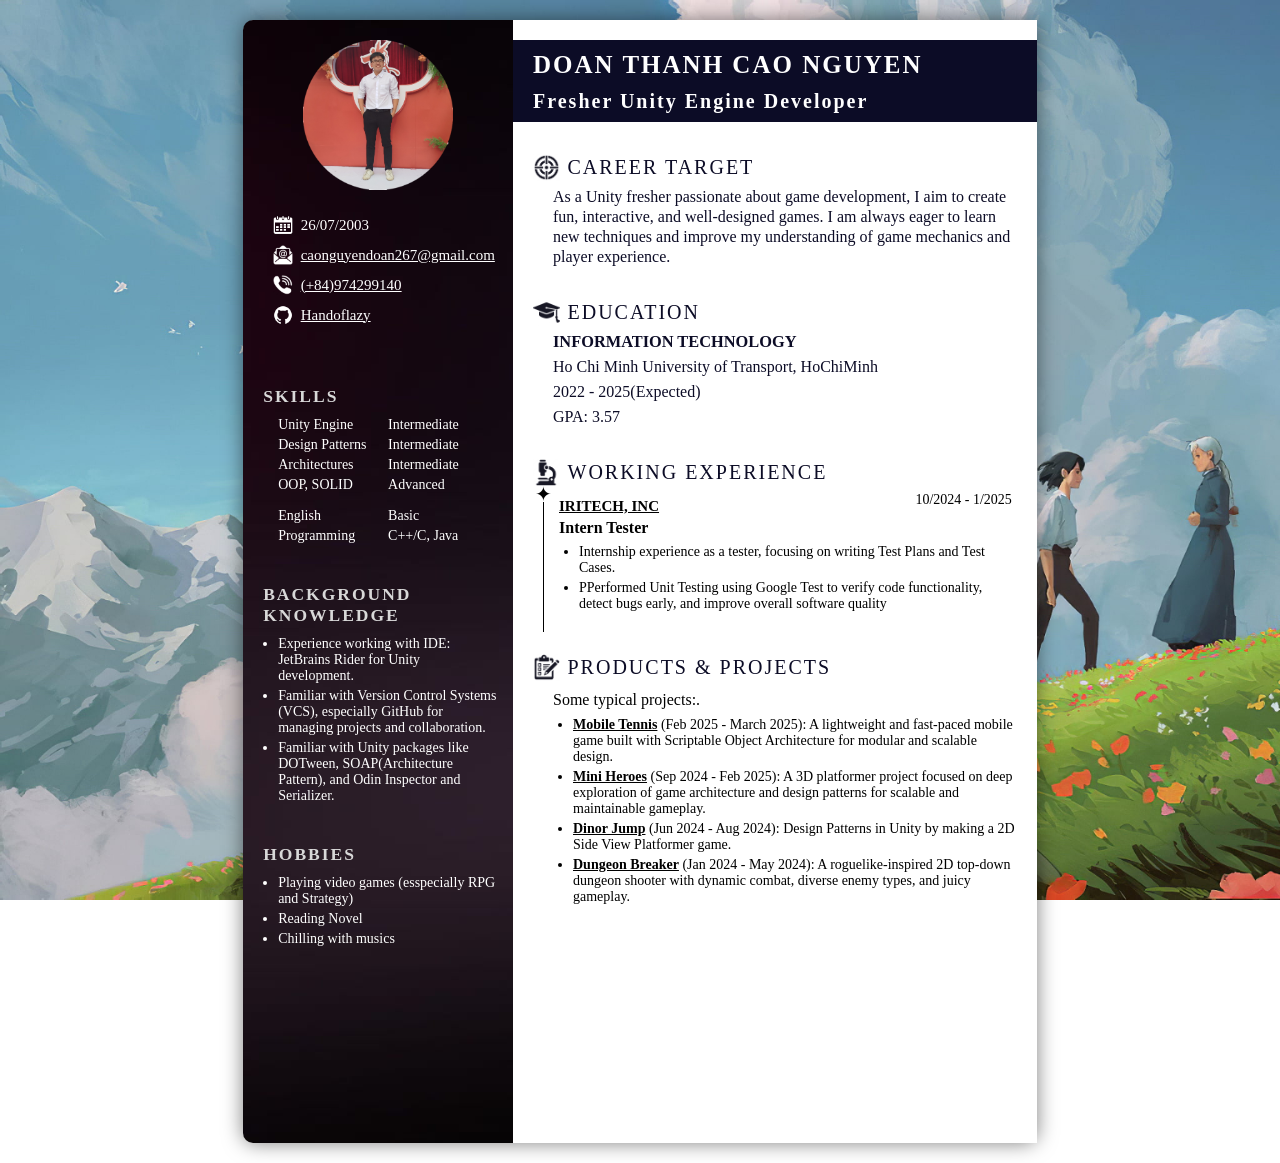
==== cv.html @ 7551ea60 "up" ====
<!DOCTYPE html>
<html lang="en">
<head>
    <meta charset="UTF-8">
    <meta name="viewport" content="width=device-width, initial-scale=1.0">
    <title>DoanThanhCaoNguyen.CV</title>

    <link rel="stylesheet" href="styles/style.css">
    <link rel="stylesheet" href="styles/left.css">
    <link rel="stylesheet" href="styles/right.css">
    <link rel="stylesheet" href="styles/font.css">

    <link rel="stylesheet" href="styles/GeneralStyle.css">
    <link rel="stylesheet" href="styles/InformationField.css">
    <link rel="stylesheet" href="styles/DescriptionField.css">
    <link rel="stylesheet" href="styles/PositionField.css">
    <link rel="stylesheet" href="styles/SessionLabel.css">
    <link rel="stylesheet" href="styles/ExperienceGroup.css">
    <link rel="stylesheet" href="styles/ProjectList.css">

    <style id="fonts1" type="text/css">

        @font-face {
            font-family: Nunito-Regular;
            src: url("fonts/Nunito/static/Nunito-Light.ttf") format("truetype");
        }

        @font-face {
            font-family: Nunito-Bold;
            src: url("fonts/Nunito/Nunito-VariableFont_wght.ttf") format("truetype");
        }

        @font-face {
            font-family: Nunito-Black;
            src: url("fonts/Nunito/static/Nunito-Black.ttf") format("truetype");
        }
    </style>
</head>
<body>
    <div id="pages"></div>

    <div class="page">
        <!-- Left Section -->
        <div id="left">
 	<div class="profile-pic-container">
                <img src="resources/photo.png" alt="Profile Picture" class="profile-pic">
            </div>

            <!--<p class="NameField">Doan Thanh Cao Nguyen</p>-->

            <div class="InformationField">
                <img src="resources/Icons/Date.png" alt="Icon" class="InformationIcon">
                <p class="InformationText">26/07/2003</p>
            </div>
            <div class="InformationField">
                <img src="resources/Icons/Mail.png" alt="Icon" class="InformationIcon">
                <a href="mailto::caonguyendoan267@gmail.com" class="InformationText">caonguyendoan267@gmail.com</a>
            </div>
            <div class="InformationField">
                <img src="resources/Icons/Phone.png" alt="Icon" class="InformationIcon">
                <a href="tel:+84974299140" class="InformationText">(+84)974299140</a>
            </div>
            <div class="InformationField">
                <img src="resources/Icons/Github.png" alt="Icon" class="InformationIcon">
                <a href="https://github.com/Handoflazy" class="InformationText" target="_blank">Handoflazy</a>
            </div>
            <!-- #endregion -->

            <br />

            <!-- #region Short Descriptions -->
            <div class="DescriptionField">
                <h2 class="DescriptionTitle">Skills</h2>
                <ul class="DescriptionList">
                    <li class="Flex">
                        <span class="RatingName">Unity Engine</span>
                        <span class="RatingName">Intermediate </span>
                    </li>
                    <li class="Flex">
                        <span class="RatingName">Design Patterns</span>
                         <span class="RatingName">Intermediate </span>
                    </li>
                    <li class="Flex">
                        <span class="RatingName">Architectures</span>
                         <span class="RatingName">Intermediate </span>
                    </li>
                    <li class="Flex">
                        <span class="RatingName">OOP, SOLID</span>
                         <span class="RatingName">Advanced </span>
                    </li>
                    <li class="Flex Space">
                        <span class="RatingName">English</span>
                       <span class="RatingName">Basic </span>
                    </li>
                     <li class="Flex">
                        <span class="RatingName">Programming</span>
                       <span class="RatingName">C++/C, Java</span>
                    </li>
                </ul>
            </div>

            <div class="DescriptionField">
                <h2 class="DescriptionTitle">Background Knowledge</h2>
                <ul class="DescriptionList">
                    <li>Experience working with IDE: JetBrains Rider for Unity development.</li>
                    <li>Familiar with Version Control Systems (VCS), especially GitHub for managing projects and collaboration.</li>
                    <li>Familiar with Unity packages like DOTween, SOAP(Architecture Pattern), and Odin Inspector and Serializer.</li>
                </ul>
            </div>
    

            <div class="DescriptionField">
                <h2 class="DescriptionTitle">Hobbies</h2>
                <ul class="DescriptionList">
                    <li>Playing video games (esspecially RPG and Strategy)</li>
                    <li>Reading Novel</li>
		    <li>Chilling with musics</li>
                </ul>
            </div>

    

        </div>

        <!-- Right Section -->
        <div id="right">
            <div class="PositionField">
                <p class="TextField NameText">DOAN THANH CAO NGUYEN</p>
                <p class="TextField PositionText">Fresher Unity Engine Developer</p>
            </div>

            <div>
                <div class="SessionLabel">
                    <img src="resources/Icons/Target2.png" alt="Icon" class="SessionIcon">
                    <p class="SessionText">CAREER TARGET</p>
                </div>
                <p class="ContentText">As a Unity fresher passionate about game development, I aim to create fun, interactive, and well-designed games. I am always eager to learn new techniques and improve my understanding of game mechanics and player experience. </p>

                <div class="SessionLabel">
                    <img src="resources/Icons/Education2.png" alt="Icon" class="SessionIcon">
                    <p class="SessionText">EDUCATION</p>
                </div>
                <h3 class="ContentText">INFORMATION TECHNOLOGY</h3>
                <p class="ContentText">Ho Chi Minh University of Transport, HoChiMinh</p>
                <p class="ContentText">2022 - 2025(Expected)</p>
                <p class="ContentText">GPA: 3.57</p>
                
                <div class="SessionLabel">
                    <img src="resources/Icons/Experience.png" alt="Icon" class="SessionIcon">
                    <p class="SessionText">WORKING EXPERIENCE</p>
                </div>
                <div class="ExperienceGroup">
                    <div class="ExperienceLine" style="height: 130px;"></div>
                    <div class="ExperienceDetail">
                        <a class="ExperienceTitle" href="https://iritech.com/" target="_blank">
                            <strong>IRITECH, INC</strong>
                        </a>
                        <span class="ExperienceDate">10/2024 - 1/2025</span>
                        <p class="ExperiencePosition">Intern Tester</p>
                        <ul class="ExperienceList">
                            <li>Internship experience as a tester, focusing on writing Test Plans and Test Cases.</li>
                            <li>PPerformed Unit Testing using Google Test to verify code functionality, detect bugs early, and improve overall software quality                 </li>
                        </ul> 
                    </div>
                </div>

              
                <div class="SessionLabel">
                    <img src="resources/Icons/Project.png" alt="Icon" class="SessionIcon">
                    <p class="SessionText">PRODUCTS & PROJECTS</p>
                </div>
                <p class="ProjectText">Some typical projects:.</p>
                <ul class="ProjectList">
                    <li>
        <a target="_blank" class="ProjectBold ProjectTitle" href="https://github.com/Handoflazy/Tennis-Mobile">Mobile Tennis</a> 
        (Feb 2025 -  March 2025): A lightweight and fast-paced mobile game built with Scriptable Object Architecture for modular and scalable design.
    </li>
    <li>
        <a target="_blank" class="ProjectBold ProjectTitle" href="https://github.com/Handoflazy/Mini-Hero">Mini Heroes</a> 
        (Sep 2024 - Feb 2025): A 3D platformer project focused on deep exploration of game architecture and design patterns for scalable and maintainable gameplay.
    </li>
    <li>
        <a target="_blank" class="ProjectBold ProjectTitle" href="https://github.com/Handoflazy/DinorJump">Dinor Jump</a> 
        (Jun 2024 - Aug 2024): Design Patterns in Unity by making a 2D Side View Platformer game.
    </li>
    <li>
        <a target="_blank" class="ProjectBold ProjectTitle" href="https://github.com/Handoflazy/Dungeon-Breaker">Dungeon Breaker</a> 
        (Jan 2024 - May 2024): A roguelike-inspired 2D top-down dungeon shooter with dynamic combat, diverse enemy types, and juicy gameplay.
    </li>
            </div>
        </div>
    </div>

    <script src="scripts/script.js"></script>
</body>
</html>
---- styles/style.css ----
body {
    margin: 20px;
    padding: 0;
    font-size: 14px;
    font-family: Nunito-Regular;
    background-image: url('../resources/background2.jpg');
    background-size: cover;
    background-repeat: no-repeat;
    background-attachment: fixed;
}

.page {
    width: 210mm;
    height: 297mm;
    margin: 20px auto;
    padding: 0;
    display: flex;
    justify-content: center;
    align-items: center;
    box-shadow: 0 0 20px rgba(0, 0, 0, .5);
    border-radius: 12px;
    background-color: #ffffff;
    overflow: inherit;
}

li {
    margin-top: 4px;
    margin-bottom: 4px;
}

ul {
    margin-left: -10px;
    margin-top: 10px;
}

p {
    font-size: 16px;
    line-height: 1.6;
}

.link-1 {
    color: #ffffff;
    font-style: normal;
    text-decoration: none;
}

    .link-1:hover {
        color: #ffffff;
        background-color: #78a1fc;
        transition: color 0.3s ease, background-color 0.3s ease;
    }

.link-2 {
    color: #3b3b3b;
}

    .link-2:hover {
        color: #ffffff;
        background-color: #78a1fc;
        transition: color 0.3s ease, background-color 0.3s ease;
    }
---- styles/left.css ----
#left {
    width: 34%;
    height: 100%;
    padding: 0;
    margin: 0;
    background-image: url('../resources/blur pane 2a.jpg');
    object-fit: contain;
    border-radius: 10px 0 0 10px;
    color: white;
}

.profile-pic-container 
{
    display: flex;
    justify-content: center;
}

.profile-pic {
    width: 150px;
    height: 150px;
    border: 0px solid #b4b4b4;
    object-fit: contain;
    margin-top: 20px;
    margin-bottom: 20px;
    margin-left: auto;
    margin-right: auto;
}

#name {
    font-size: 20px;
    font-family: Nunito-Bold;
    font-weight: 666;
    text-align: center;
    text-transform: capitalize;
    letter-spacing: 2px;
    margin: 0;
    padding: 0;
}

#line {
    height: 4px;
    width: 150px;
    background-color: #b4b4b4;
    border-radius: 10px;
    margin: 10px auto 20px auto;
}

.contact {
    color: #b4b4b4;
    font-size: 15px;
    margin-top: 10px;
    margin-bottom: 10px;
}

.left-section {
    margin-left: 15px;
}

.left-h1 {
    font-size: 18px;
    font-family: Nunito-Bold;
    text-transform: uppercase;
    letter-spacing: 2px;
    margin-top: 5px;
    margin-bottom: 5px;
    color: #d8d8d8;
}

.left-list {
    color: #b4b4b4;
}

.icon-text-container 
{
    margin-left: 20px;
    display: flex;
    align-items: center; /* Center the icon and text vertically */
}

.icon {
    width: 25px; /* Set the width of the icon */
    height: auto; /* Maintain the aspect ratio of the icon */
    margin-right: 10px; /* Space between the icon and the text */
}

.text {
    font-weight: bold;
    font-size: 18px; /* Set the font size of the text */
}
---- styles/right.css ----
#right {
    width: 66%;
    height: 100%;
    background-color: white;
    margin: 0;
}

.right-section {
    color: #474747;
    margin-top: 15px;
    margin-bottom: 15px;
    margin-left: 20px;
    margin-right: 20px;
}

#header {
    /*background-image: url("../resources/modern-dot.png");
    background-size: auto;*/
    background-color: #d4e6ff;
    background-position: 70% 70%;
    margin-top: 0;
    margin-left: 0;
    margin-right: 0;
    margin-bottom: auto;
    padding: 0;
}

#header-titles {
    margin: 0;
    padding: 0;
    margin-left: 20px;
    margin-top: 20px;
}

#line-thin {
    height: 1px;
    width: 100%;
    background-color: #b4b4b4;
}

.h-title {
    color: #191919;
    font-size: 20px;
    font-family: Nunito-Bold;
    font-weight: 850;
    text-transform: uppercase;
    letter-spacing: 2px;
}

.right-h1 {
    font-size: 20px;
    font-family: Nunito-Black;
    text-transform: uppercase;
    letter-spacing: 2px;
    margin-top: 10px;
    margin-bottom: 10px;
    color: #3b3b3b;
}

.right-h2{
    font-size: 17px;
    font-family: Nunito-Bold;
    font-weight: 700;
    text-transform: capitalize;
    letter-spacing: 1px;
    word-spacing: -1px;
    margin-top: 10px;
    margin-bottom: 10px;
    color: #3b3b3b;
}

.highlight-text-1 {
    font-weight: bold;
    color: #3b3b3b;
}

.line-h {
    height: 5px;
    width: 65px;
    background-color: #d8d8d8;
    border-radius: 15px;
    margin-top: -5px;
    margin-bottom: 5px;
}

.project-item {
    display: flex;
    align-items: center;
    margin-bottom: 20px;
}

.project-duration {
    flex: 1;
    text-align:center;
    align-self: flex-start;
    margin-top: 2px;
}

.project-details {
    margin-left: 20px;
    flex: 10;
}
---- styles/font.css ----
.regular 
{
    font-family: Nunito-Regular;
}

.black 
{
    font-family: Nunito-Black;
}

.bold 
{
    font-family: Nunito-Bold;
}

.italic 
{
    font-family: Nunito-Italic;
}
---- styles/GeneralStyle.css ----
.NameField 
{
    height: 50px;
    font-size: 20px;
    font-family: Nunito-Regular;
    font-weight: bold;
    text-align: center;
    text-transform: uppercase;
    letter-spacing: 2px;
    margin: 0;
    padding: 0;
}
---- styles/InformationField.css ----
.InformationField
{
    height: 30px;
    margin-left: 30px;
    display: flex;
    align-items: center;
}

.InformationIcon
{
    width: 20px; 
    height: auto;
    margin-right: 7.5px;
}

.InformationText 
{
    color: white;
    font-size: 15px;
}

a.InformationText:hover 
{
    color: #b9a6ed;
}DescriptionField.css
---- styles/DescriptionField.css ----
.DescriptionField 
{
    margin-left: 20px;
}

.DescriptionTitle 
{
    font-size: 17.5px;
    font-family: Nunito-Bold;
    text-transform: uppercase;
    letter-spacing: 2px;
    color: #d8d8d8;

    margin-top: 40px;
    margin-bottom: 10px;
}

.DescriptionList 
{
    margin: 0px;
    margin-right: 15px;
    padding: 0px;
    color: #ffffff;
}

.DescriptionList li
{
    margin-left: 15px;
}

.DescriptionList li.Flex
{
    display: flex;
}

.DescriptionList li.Space
{
    margin-top: 15px;
}

.RatingName
{
    flex: 1;
}

.RatingStarGlow
{
    color: #b9a6ed;
}

.RatingStarFade 
{
    flex-shrink: 0;
    margin-right: 10px;
    color: #666666;
}
---- styles/PositionField.css ----
.PositionField
{
    background-color: #0c0c26;
    margin: 20px 0 0 0;
    padding: 5px 0 5px 0;
}

.TextField
{
    margin: 0 0 0 20px;
    padding: 0px;

    letter-spacing: 2px;
    font-weight: bold;
    color: white;
}

.NameText
{
    font-size: 25px;
}

.PositionText
{
    font-size: 20px;
}
---- styles/SessionLabel.css ----
.SessionLabel
{
    height: 30px;
    margin: 30px 20px 5px 20px;
    display: flex;
    align-items: center;
}

.SessionIcon
{
    width: auto;
    height: 90%;
    margin-right: 7.5px;

    filter: sepia(100%) saturate(900%) brightness(10%) hue-rotate(180deg);
}

.SessionText
{
    font-size: 20px;
    font-family: Nunito-Black;
    text-transform: uppercase;
    margin: 0px;
    letter-spacing: 2px;
    color: #0c0c26;
}

.ContentText 
{
    margin: 0px 20px 5px 40px;
    line-height: 20px;
    color: #0c0c26;
}
---- styles/ExperienceGroup.css ----
.ExperienceGroup
{
    margin: 0 20px 5px 20px;
    display: flex;
    align-items: center;
    position: relative;
}

.ExperienceLine
{
    width: 1px; 
    background: black;
    margin: 0 10px;
    top: 10px;
    position: relative;
}

.ExperienceLine::before 
{
    content: '✦';
    position: absolute;
    top: -20px;
    left: 50%;
    transform: translateX(-50%);
    font-size: 20px;
    color: black;
}

.ExperienceTitle
{
    font-size: 15px;
    color: black;
    /*text-decoration: none;*/

    font-weight: 1000;
    margin: 0px;
}

a.ExperienceTitle:hover 
{
    color: #7a63b8;
}

.ExperienceDate 
{
    position: absolute;
    right: 5px;
    top: 0;
    text-align: right;
}

.ExperiencePosition
{
    font-weight: bold;
    margin: 0px;
}

.ExperienceDetail
{
    margin: 0 0 0 5px;
    flex: 1;
}

.ExperienceList
{
    margin: 0px;
    padding: 0 0 0 20px;
}
---- styles/ProjectList.css ----
.ProjectList
{
    margin: 0 20px 0 10px;
    padding: 0 0 0 50px;
}

.ProjectBold
{
    font-weight: bold;
}

.ProjectTitle
{
    color: black;
}

a.ProjectTitle:hover
{
    color: #7a63b8;
}

.ProjectText
{
    margin: 0 0 0 40px;
}
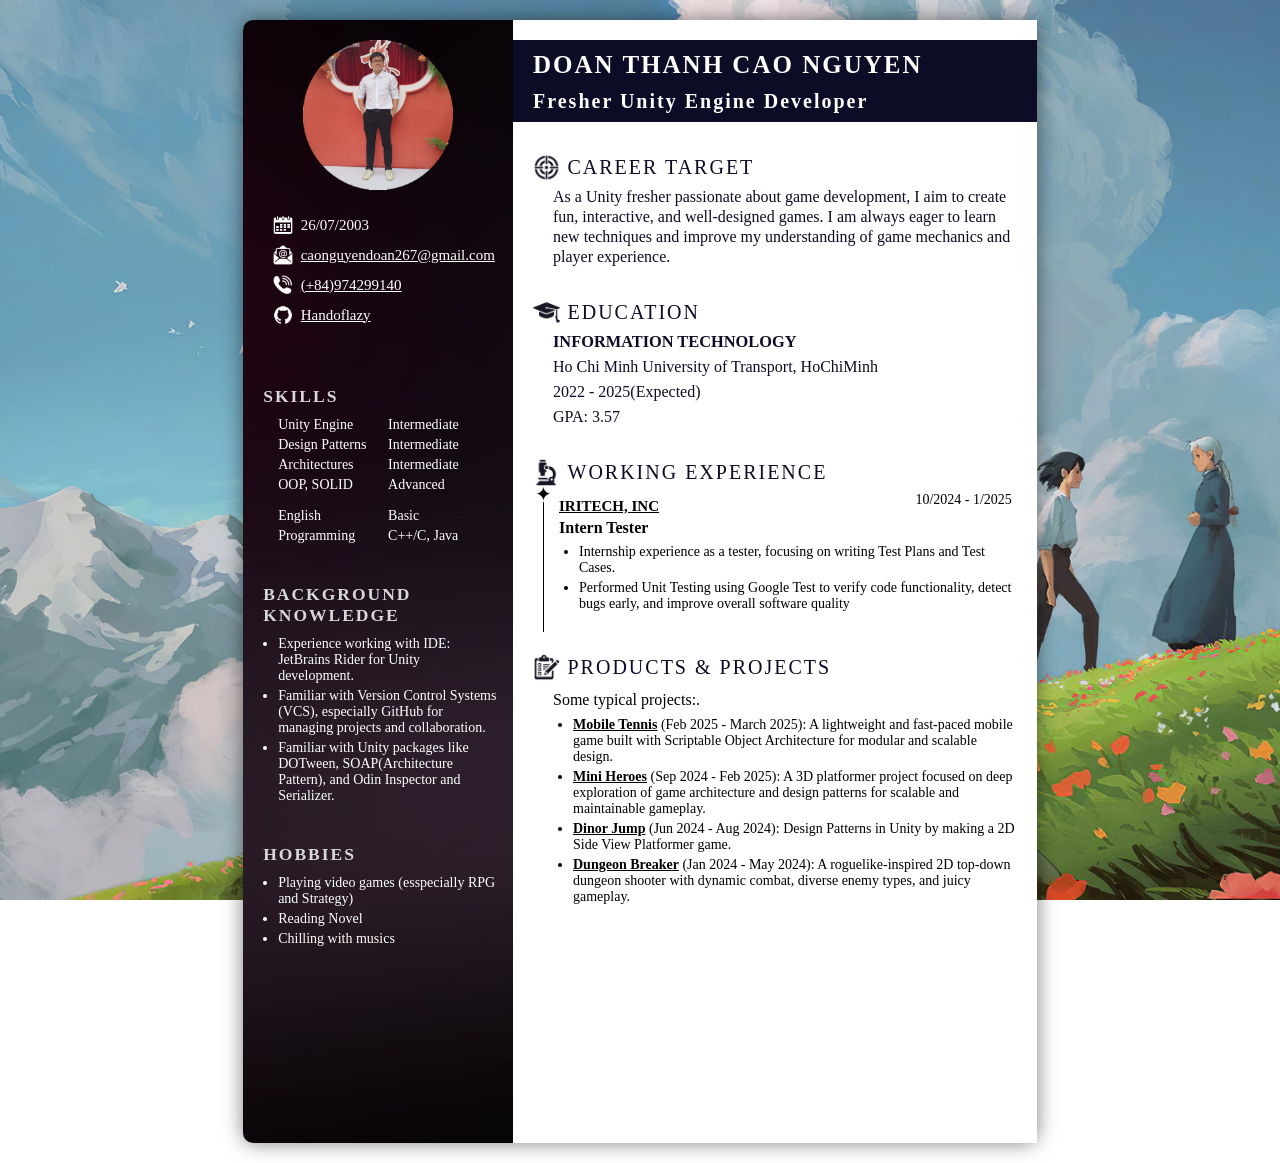
==== commit c2baea22: "Update cv.html" ====
--- a/cv.html
+++ b/cv.html
@@ -160,7 +160,7 @@
                         <p class="ExperiencePosition">Intern Tester</p>
                         <ul class="ExperienceList">
                             <li>Internship experience as a tester, focusing on writing Test Plans and Test Cases.</li>
-                            <li>PPerformed Unit Testing using Google Test to verify code functionality, detect bugs early, and improve overall software quality                 </li>
+                            <li>Performed Unit Testing using Google Test to verify code functionality, detect bugs early, and improve overall software quality                 </li>
                         </ul> 
                     </div>
                 </div>
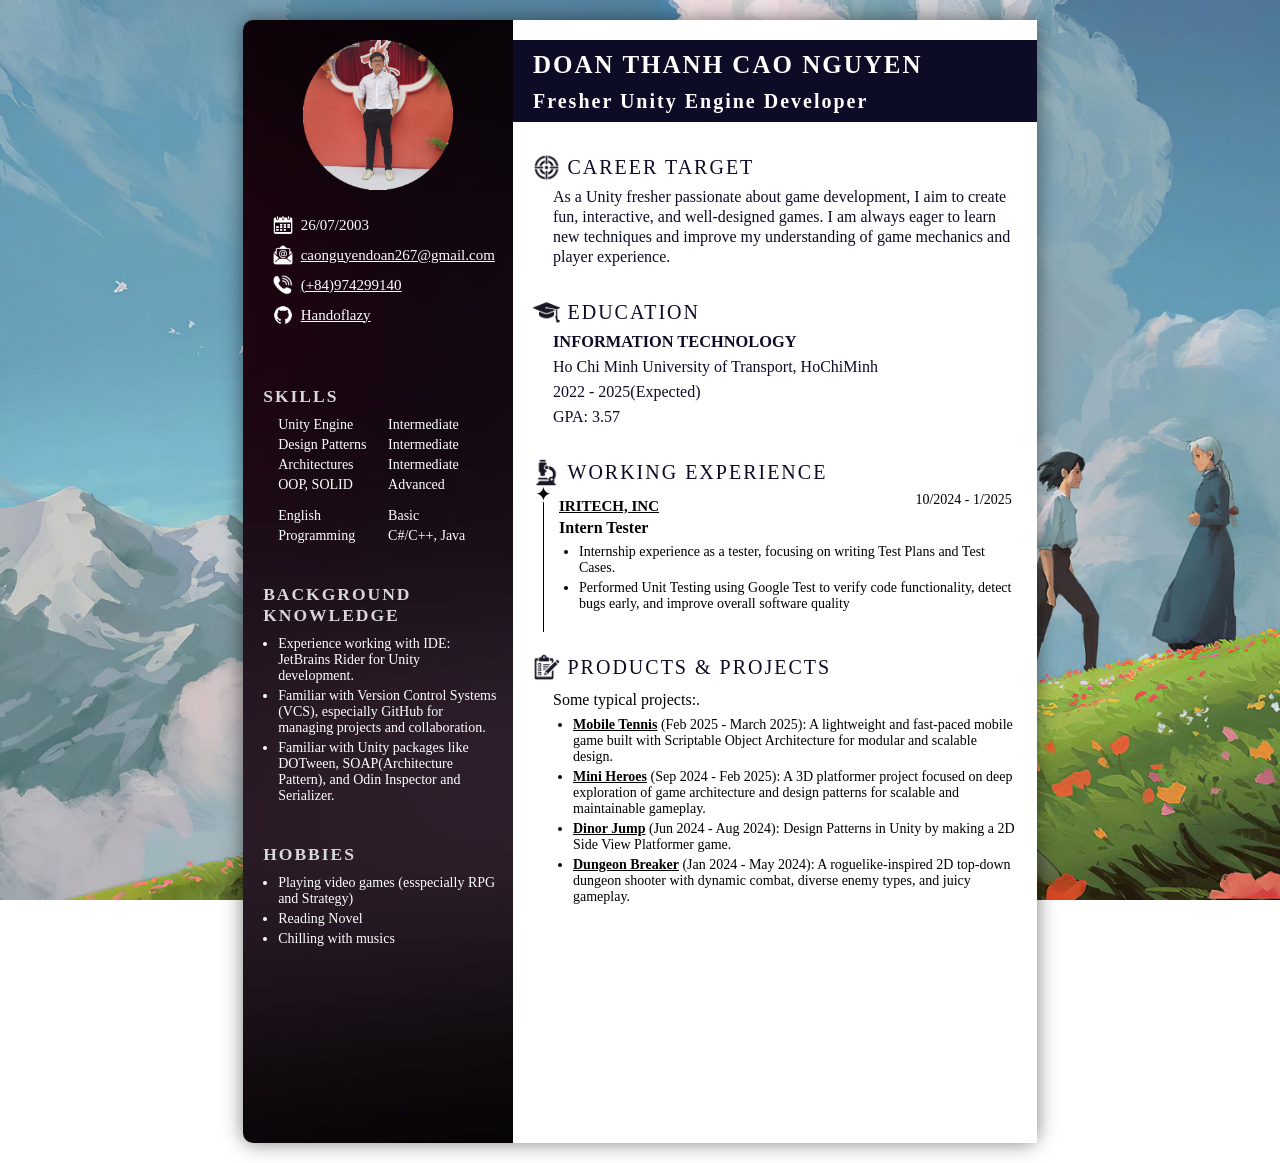
==== commit 92167944: "Update cv.html" ====
--- a/cv.html
+++ b/cv.html
@@ -95,7 +95,7 @@
                     </li>
                      <li class="Flex">
                         <span class="RatingName">Programming</span>
-                       <span class="RatingName">C++/C, Java</span>
+                       <span class="RatingName">C#/C++, Java</span>
                     </li>
                 </ul>
             </div>
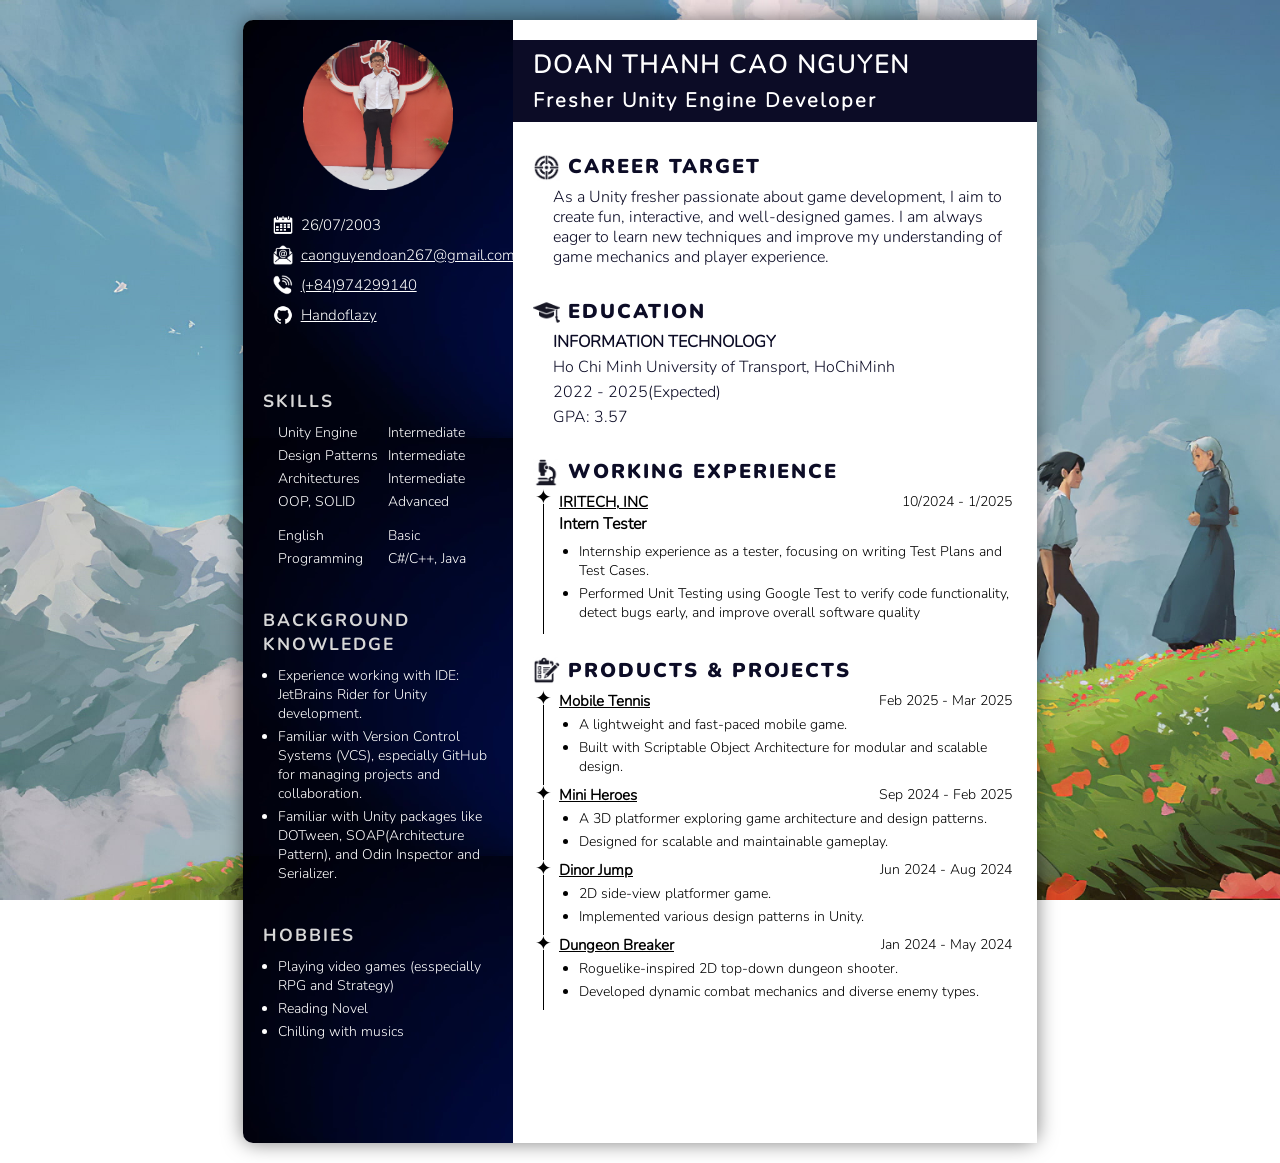
==== commit 77d90f6b: "Update cv.html" ====
--- a/cv.html
+++ b/cv.html
@@ -1,3 +1,4 @@
+
 
 <!DOCTYPE html>
 <html lang="en">
@@ -166,28 +167,65 @@
                 </div>
 
               
-                <div class="SessionLabel">
-                    <img src="resources/Icons/Project.png" alt="Icon" class="SessionIcon">
-                    <p class="SessionText">PRODUCTS & PROJECTS</p>
-                </div>
-                <p class="ProjectText">Some typical projects:.</p>
-                <ul class="ProjectList">
-                    <li>
-        <a target="_blank" class="ProjectBold ProjectTitle" href="https://github.com/Handoflazy/Tennis-Mobile">Mobile Tennis</a> 
-        (Feb 2025 -  March 2025): A lightweight and fast-paced mobile game built with Scriptable Object Architecture for modular and scalable design.
-    </li>
-    <li>
-        <a target="_blank" class="ProjectBold ProjectTitle" href="https://github.com/Handoflazy/Mini-Hero">Mini Heroes</a> 
-        (Sep 2024 - Feb 2025): A 3D platformer project focused on deep exploration of game architecture and design patterns for scalable and maintainable gameplay.
-    </li>
-    <li>
-        <a target="_blank" class="ProjectBold ProjectTitle" href="https://github.com/Handoflazy/DinorJump">Dinor Jump</a> 
-        (Jun 2024 - Aug 2024): Design Patterns in Unity by making a 2D Side View Platformer game.
-    </li>
-    <li>
-        <a target="_blank" class="ProjectBold ProjectTitle" href="https://github.com/Handoflazy/Dungeon-Breaker">Dungeon Breaker</a> 
-        (Jan 2024 - May 2024): A roguelike-inspired 2D top-down dungeon shooter with dynamic combat, diverse enemy types, and juicy gameplay.
-    </li>
+               <div class="SessionLabel">
+                <img src="resources/Icons/Project.png" alt="Icon" class="SessionIcon">
+                <p class="SessionText">PRODUCTS & PROJECTS</p>
+            </div>
+            
+            <div class="ExperienceGroup">
+                <div class="ExperienceLine" style="height: 80px;"></div>
+                <div class="ExperienceDetail">
+                    <a class="ExperienceTitle" href="https://github.com/Handoflazy/Tennis-Mobile" target="_blank">
+                        <strong>Mobile Tennis</strong>
+                    </a>
+                    <span class="ExperienceDate">Feb 2025 - Mar 2025</span>
+                    <ul class="ExperienceList">
+                        <li>A lightweight and fast-paced mobile game.</li>
+                        <li>Built with Scriptable Object Architecture for modular and scalable design.</li>
+                    </ul>
+                </div>
+            </div>
+
+            <div class="ExperienceGroup">
+                <div class="ExperienceLine" style="height: 60px;"></div>
+                <div class="ExperienceDetail">
+                    <a class="ExperienceTitle" href="https://github.com/Handoflazy/Mini-Hero" target="_blank">
+                        <strong>Mini Heroes</strong>
+                    </a>
+                    <span class="ExperienceDate">Sep 2024 - Feb 2025</span>
+                    <ul class="ExperienceList">
+                        <li>A 3D platformer exploring game architecture and design patterns.</li>
+                        <li>Designed for scalable and maintainable gameplay.</li>
+                    </ul>
+                </div>
+            </div>
+            
+            <div class="ExperienceGroup">
+                <div class="ExperienceLine" style="height: 60px;"></div>
+                <div class="ExperienceDetail">
+                    <a class="ExperienceTitle" href="https://github.com/Handoflazy/DinorJump" target="_blank">
+                        <strong>Dinor Jump</strong>
+                    </a>
+                    <span class="ExperienceDate">Jun 2024 - Aug 2024</span>
+                    <ul class="ExperienceList">
+                        <li>2D side-view platformer game.</li>
+                        <li>Implemented various design patterns in Unity.</li>
+                    </ul>
+                </div>
+            </div>
+
+            <div class="ExperienceGroup">
+                <div class="ExperienceLine" style="height: 60px;"></div>
+                <div class="ExperienceDetail">
+                    <a class="ExperienceTitle" href="https://github.com/Handoflazy/Dungeon-Breaker" target="_blank">
+                        <strong>Dungeon Breaker</strong>
+                    </a>
+                    <span class="ExperienceDate">Jan 2024 - May 2024</span>
+                    <ul class="ExperienceList">
+                        <li>Roguelike-inspired 2D top-down dungeon shooter.</li>
+                        <li>Developed dynamic combat mechanics and diverse enemy types.</li>
+                    </ul>
+                </div>
             </div>
         </div>
     </div>
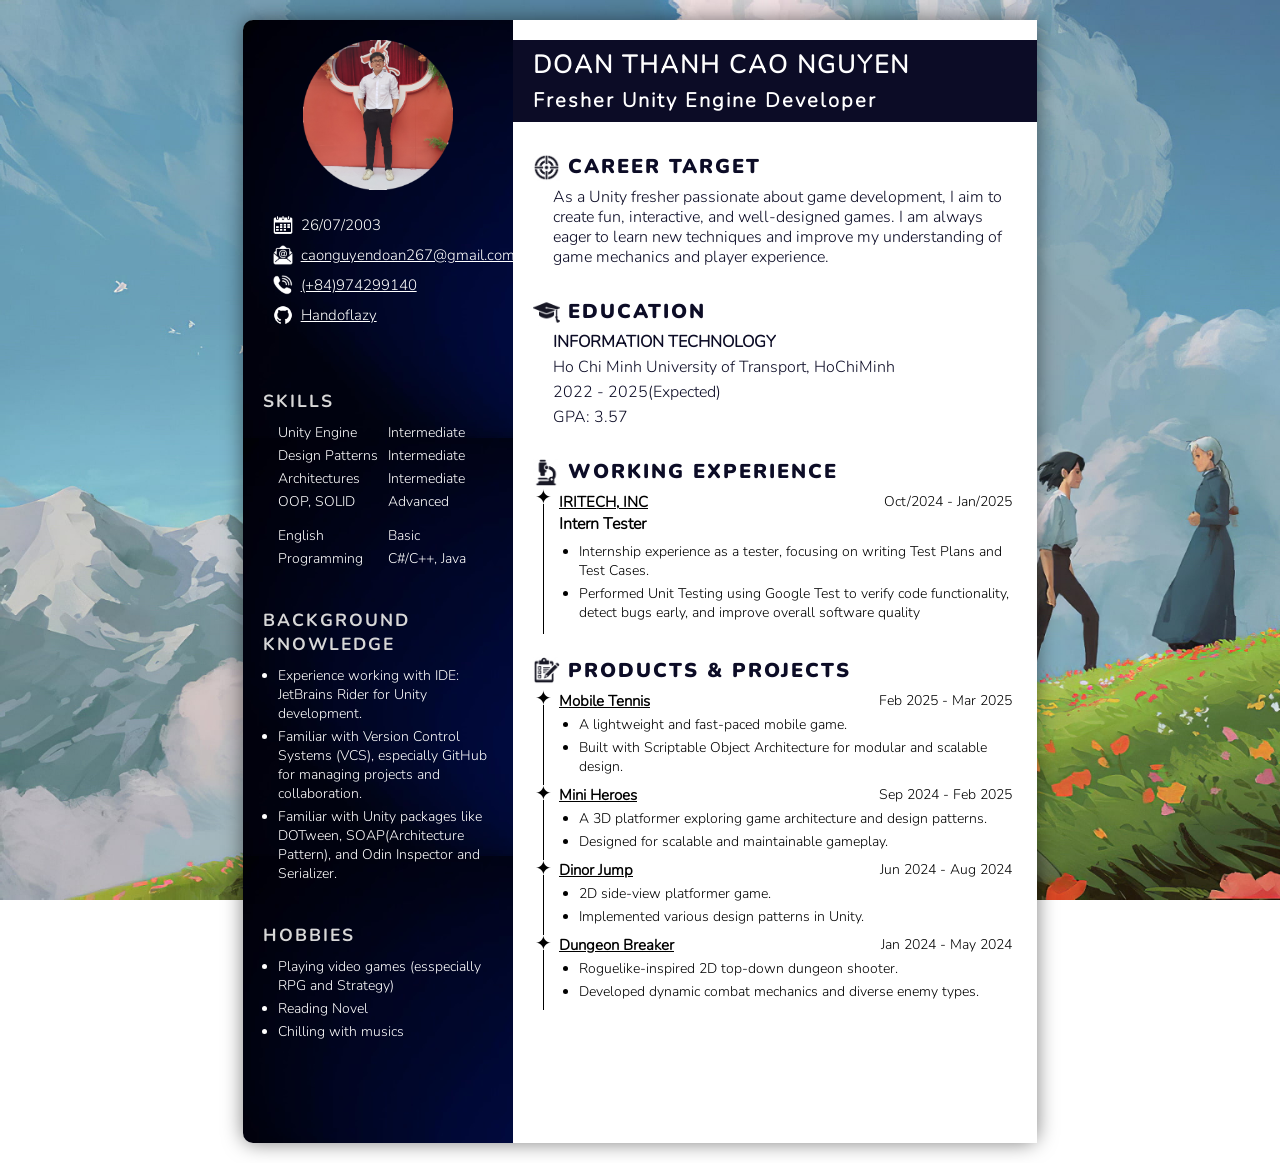
==== commit c3005ea6: "Update cv.html" ====
--- a/cv.html
+++ b/cv.html
@@ -157,7 +157,7 @@
                         <a class="ExperienceTitle" href="https://iritech.com/" target="_blank">
                             <strong>IRITECH, INC</strong>
                         </a>
-                        <span class="ExperienceDate">10/2024 - 1/2025</span>
+                        <span class="ExperienceDate">Oct/2024 - Jan/2025</span>
                         <p class="ExperiencePosition">Intern Tester</p>
                         <ul class="ExperienceList">
                             <li>Internship experience as a tester, focusing on writing Test Plans and Test Cases.</li>
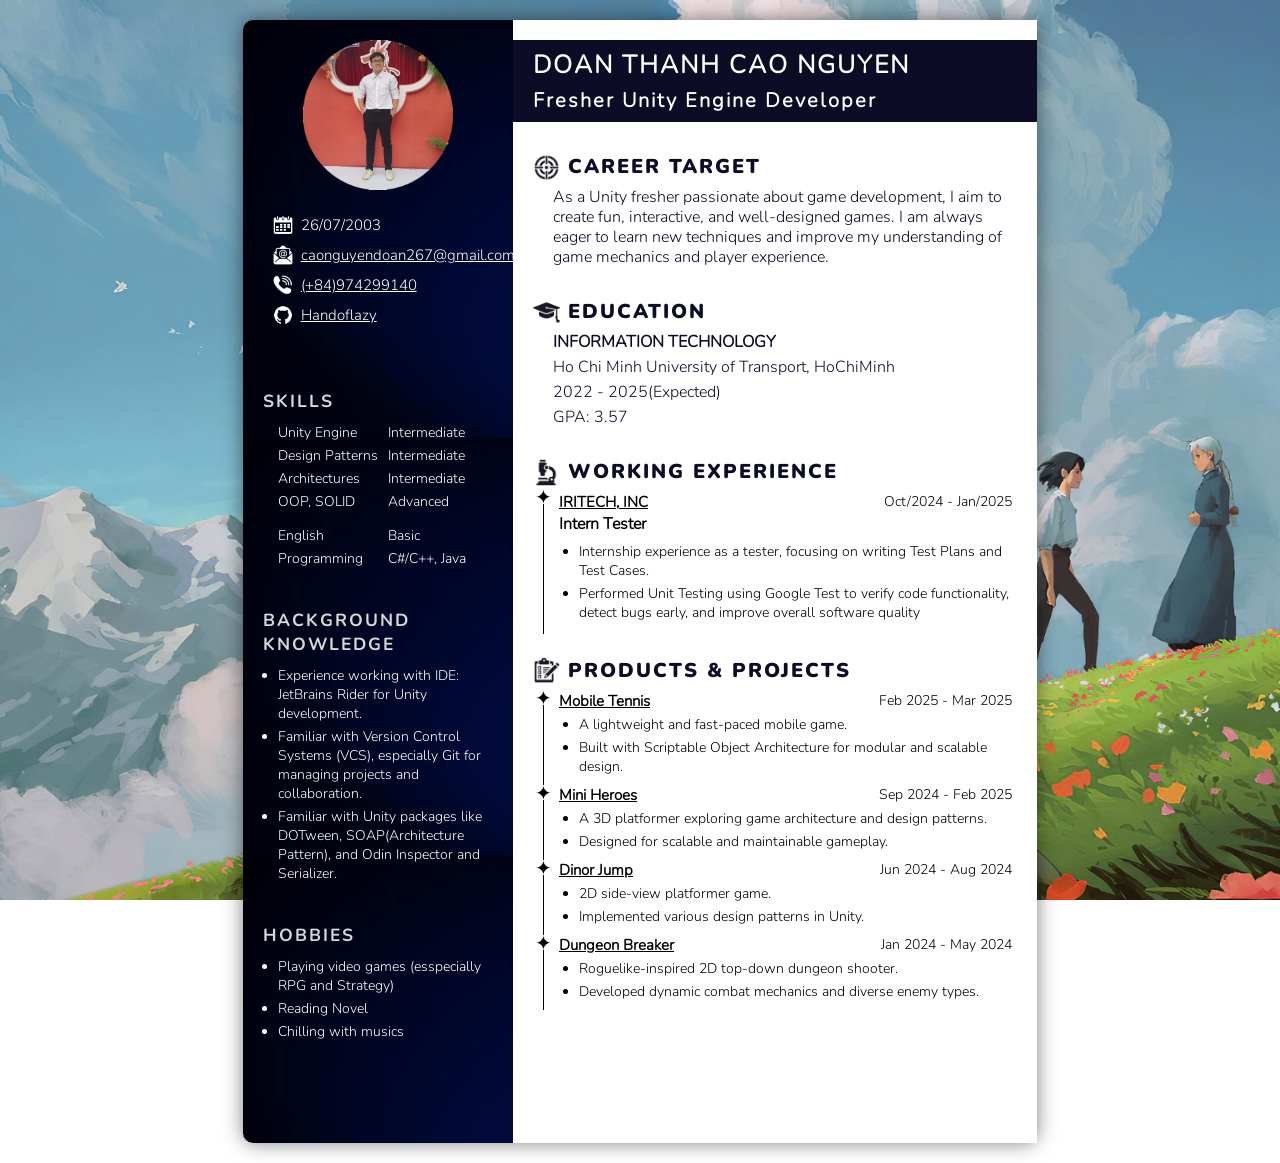
==== commit 3f0ca0c2: "Update cv.html" ====
--- a/cv.html
+++ b/cv.html
@@ -105,7 +105,7 @@
                 <h2 class="DescriptionTitle">Background Knowledge</h2>
                 <ul class="DescriptionList">
                     <li>Experience working with IDE: JetBrains Rider for Unity development.</li>
-                    <li>Familiar with Version Control Systems (VCS), especially GitHub for managing projects and collaboration.</li>
+                    <li>Familiar with Version Control Systems (VCS), especially Git for managing projects and collaboration.</li>
                     <li>Familiar with Unity packages like DOTween, SOAP(Architecture Pattern), and Odin Inspector and Serializer.</li>
                 </ul>
             </div>
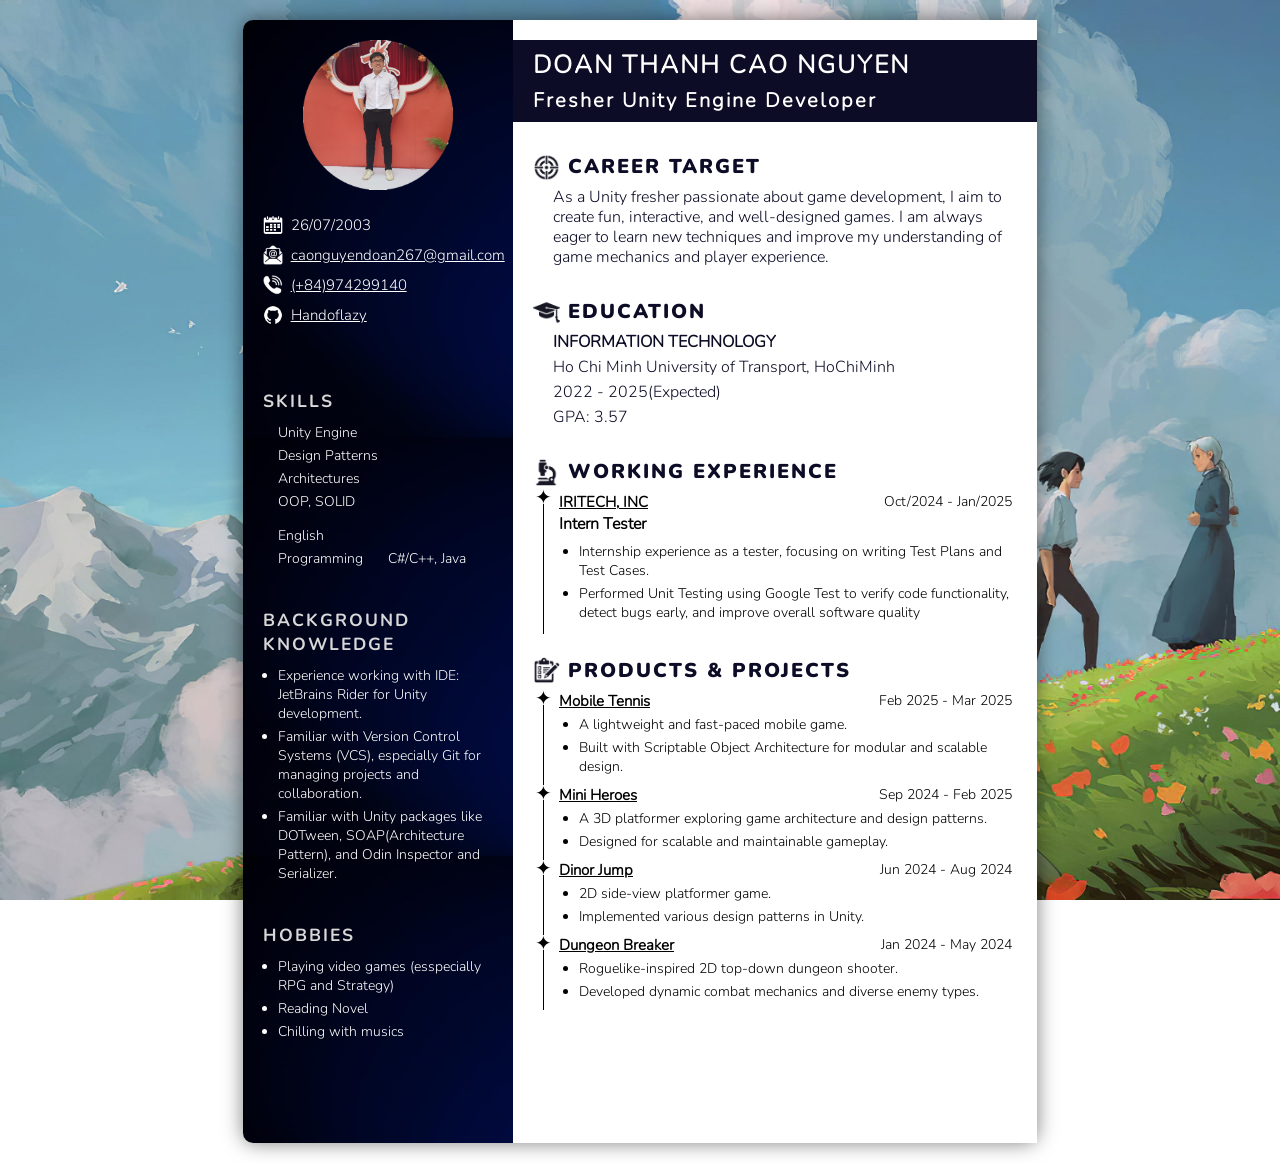
==== commit 33f9f927: "fix: Skill ruler" ====
--- a/cv.html
+++ b/cv.html
@@ -56,7 +56,7 @@
             </div>
             <div class="InformationField">
                 <img src="resources/Icons/Mail.png" alt="Icon" class="InformationIcon">
-                <a href="mailto::caonguyendoan267@gmail.com" class="InformationText">caonguyendoan267@gmail.com</a>
+                <a href="mailto:caonguyendoan267@gmail.com" class="InformationText">caonguyendoan267@gmail.com</a>
             </div>
             <div class="InformationField">
                 <img src="resources/Icons/Phone.png" alt="Icon" class="InformationIcon">
@@ -76,24 +76,19 @@
                 <ul class="DescriptionList">
                     <li class="Flex">
                         <span class="RatingName">Unity Engine</span>
-                        <span class="RatingName">Intermediate </span>
+                                        </li>
+                    <li class="Flex">
+                        <span class="RatingName">Design Patterns</span>
+                                          </li>
+                    <li class="Flex">
+                        <span class="RatingName">Architectures</span>
                     </li>
                     <li class="Flex">
-                        <span class="RatingName">Design Patterns</span>
-                         <span class="RatingName">Intermediate </span>
-                    </li>
-                    <li class="Flex">
-                        <span class="RatingName">Architectures</span>
-                         <span class="RatingName">Intermediate </span>
-                    </li>
-                    <li class="Flex">
                         <span class="RatingName">OOP, SOLID</span>
-                         <span class="RatingName">Advanced </span>
-                    </li>
+                                      </li>
                     <li class="Flex Space">
                         <span class="RatingName">English</span>
-                       <span class="RatingName">Basic </span>
-                    </li>
+                                          </li>
                      <li class="Flex">
                         <span class="RatingName">Programming</span>
                        <span class="RatingName">C#/C++, Java</span>
--- a/styles/InformationField.css
+++ b/styles/InformationField.css
@@ -1,7 +1,7 @@
 .InformationField
 {
     height: 30px;
-    margin-left: 30px;
+    margin-left: 20px;
     display: flex;
     align-items: center;
 }
